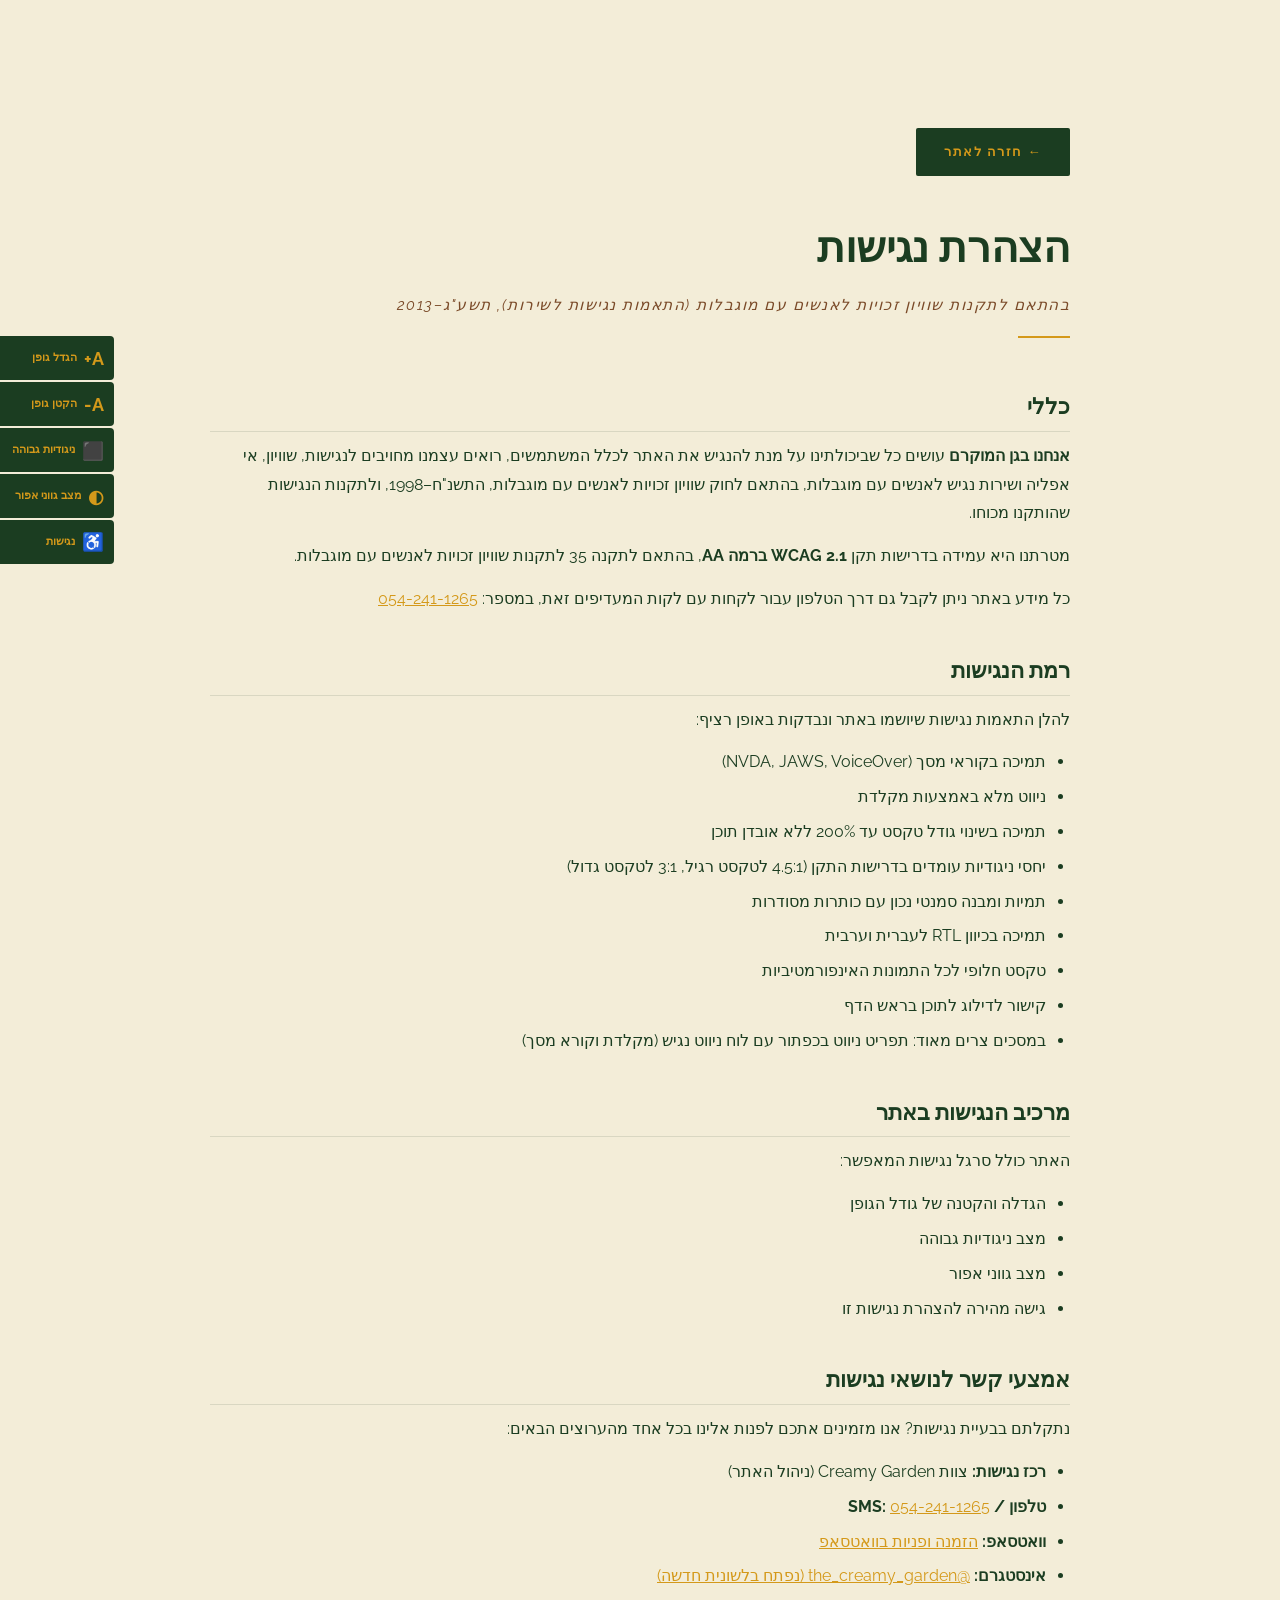
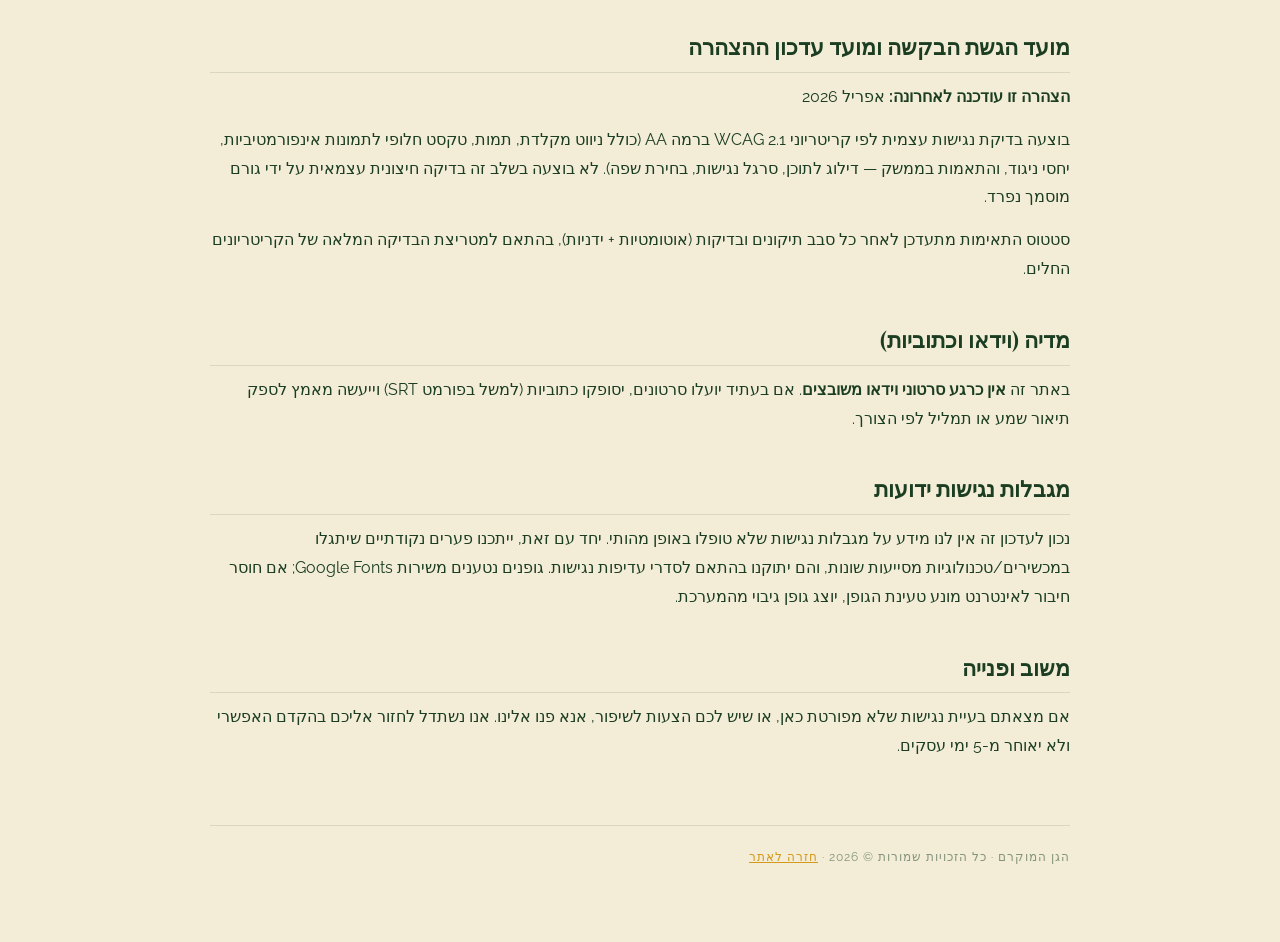
==== accessibility-statement.html @ 80ca6613 "Initial commit: The Creamy Garden website with WCAG 2.1 AA compliance - creamy_garden_pro.html: full" ====
<!DOCTYPE html>
<html lang="he" dir="rtl">
<head>
<meta charset="UTF-8">
<meta name="viewport" content="width=device-width, initial-scale=1.0">
<title>הצהרת נגישות — הגן המוקרם</title>
<link href="https://fonts.googleapis.com/css2?family=Playfair+Display:ital,wght@0,400;0,700&family=Raleway:wght@300;400;500;600&display=swap" rel="stylesheet">
<link rel="stylesheet" href="assets/accessibility/accessibility-tools.css">
<style>
  :root {
    --cream: #F3EDD8;
    --green: #1B3D21;
    --green-dark: #122A16;
    --gold-lt: #D4991A;
    --brown: #7A4A28;
    --white: #FFFDF6;
  }
  *, *::before, *::after { margin:0; padding:0; box-sizing:border-box; }
  body {
    background: var(--cream);
    color: var(--green);
    font-family: "Raleway", sans-serif;
    font-size: 1rem;
    line-height: 1.8;
    padding: 80px 20px 60px;
  }
  .container { max-width: 860px; margin: 0 auto; }
  header { margin-bottom: 48px; }
  h1 {
    font-family: "Playfair Display", serif;
    font-size: clamp(1.8rem, 4vw, 2.6rem);
    color: var(--green);
    margin-bottom: 10px;
  }
  .subtitle {
    color: var(--brown);
    font-style: italic;
    font-size: 0.95rem;
    letter-spacing: 1.5px;
  }
  .divider {
    display: block; width: 52px; height: 2px;
    background: var(--gold-lt);
    margin: 16px 0 40px;
  }
  h2 {
    font-family: "Playfair Display", serif;
    font-size: 1.35rem;
    color: var(--green);
    margin: 36px 0 10px;
    padding-bottom: 6px;
    border-bottom: 1px solid rgba(26,61,32,0.12);
  }
  p { margin-bottom: 14px; }
  ul { padding-right: 24px; margin-bottom: 14px; }
  ul li { margin-bottom: 6px; }
  a { color: var(--gold-lt); }
  a:focus-visible { outline: 3px solid var(--gold-lt); outline-offset: 3px; }
  .back-link {
    display: inline-block;
    margin-top: 48px;
    background: var(--green);
    color: var(--gold-lt);
    padding: 12px 28px;
    border-radius: 2px;
    text-decoration: none;
    font-weight: 600;
    font-size: 0.82rem;
    letter-spacing: 1.5px;
    text-transform: uppercase;
  }
  .back-link:hover { opacity: 0.85; }
  footer {
    margin-top: 64px;
    padding-top: 20px;
    border-top: 1px solid rgba(26,61,32,0.12);
    font-size: 0.78rem;
    color: rgba(26,61,32,0.5);
    letter-spacing: 1px;
  }
</style>
</head>
<body>
<div class="container">

  <header>
    <a href="creamy_garden_pro.html" class="back-link" aria-label="חזרה לדף הבית של הגן המוקרם">← חזרה לאתר</a>
    <h1 style="margin-top:32px;">הצהרת נגישות</h1>
    <p class="subtitle">בהתאם לתקנות שוויון זכויות לאנשים עם מוגבלות (התאמות נגישות לשירות), תשע"ג–2013</p>
    <span class="divider" aria-hidden="true"></span>
  </header>

  <main id="main-content">

    <h2>כללי</h2>
    <p>
      <strong>אנחנו בגן המוקרם</strong>  עושים כל שביכולתינו על מנת להנגיש את האתר לכלל המשתמשים, רואים עצמנו מחויבים לנגישות, שוויון, אי אפליה ושירות נגיש לאנשים עם מוגבלות, בהתאם לחוק שוויון זכויות לאנשים עם מוגבלות, התשנ"ח–1998, ולתקנות הנגישות שהותקנו מכוחו.
    </p>
    <p>
      מטרתנו היא עמידה בדרישות תקן <strong>WCAG 2.1 ברמה AA</strong>, בהתאם לתקנה 35 לתקנות שוויון זכויות לאנשים עם מוגבלות.
    </p>
    <p>
      כל מידע באתר ניתן לקבל גם דרך הטלפון עבור לקחות עם לקות המעדיפים זאת, במספר: <a href="tel:+972542411265">054-241-1265</a>
    </p>

    <h2>רמת הנגישות</h2>
    <p>להלן התאמות נגישות שיושמו באתר ונבדקות באופן רציף:</p>
    <ul>
      <li>תמיכה בקוראי מסך (NVDA, JAWS, VoiceOver)</li>
      <li>ניווט מלא באמצעות מקלדת</li>
      <li>תמיכה בשינוי גודל טקסט עד 200% ללא אובדן תוכן</li>
      <li>יחסי ניגודיות עומדים בדרישות התקן (4.5:1 לטקסט רגיל, 3:1 לטקסט גדול)</li>
      <li>תמיות ומבנה סמנטי נכון עם כותרות מסודרות</li>
      <li>תמיכה בכיוון RTL לעברית וערבית</li>
      <li>טקסט חלופי לכל התמונות האינפורמטיביות</li>
      <li>קישור לדילוג לתוכן בראש הדף</li>
      <li>במסכים צרים מאוד: תפריט ניווט בכפתור עם לוח ניווט נגיש (מקלדת וקורא מסך)</li>
    </ul>

    <h2>מרכיב הנגישות באתר</h2>
    <p>
      האתר כולל סרגל נגישות המאפשר:
    </p>
    <ul>
      <li>הגדלה והקטנה של גודל הגופן</li>
      <li>מצב ניגודיות גבוהה</li>
      <li>מצב גווני אפור</li>
      <li>גישה מהירה להצהרת נגישות זו</li>
    </ul>

    <h2>אמצעי קשר לנושאי נגישות</h2>
    <p>
      נתקלתם בבעיית נגישות? אנו מזמינים אתכם לפנות אלינו בכל אחד מהערוצים הבאים:
    </p>
    <ul>
      <li><strong>רכז נגישות:</strong> צוות Creamy Garden (ניהול האתר)</li>
      <li><strong>טלפון / SMS:</strong> <a href="tel:+972542411265">054-241-1265</a></li>
      <li><strong>וואטסאפ:</strong> <a href="https://wa.me/972542411265">הזמנה ופניות בוואטסאפ</a></li>
      <li><strong>אינסטגרם:</strong> <a href="https://instagram.com/the_creamy_garden" target="_blank" rel="noopener noreferrer">@the_creamy_garden (נפתח בלשונית חדשה)</a></li>
    </ul>

    <h2>מועד הגשת הבקשה ומועד עדכון ההצהרה</h2>
    <p>
      <strong>הצהרה זו עודכנה לאחרונה:</strong> אפריל 2026
    </p>
    <p>
      בוצעה בדיקת נגישות עצמית לפי קריטריוני WCAG 2.1 ברמה AA (כולל ניווט מקלדת, תמות, טקסט חלופי לתמונות אינפורמטיביות, יחסי ניגוד, והתאמות בממשק — דילוג לתוכן, סרגל נגישות, בחירת שפה). לא בוצעה בשלב זה בדיקה חיצונית עצמאית על ידי גורם מוסמך נפרד.
    </p>
    <p>
      סטטוס התאימות מתעדכן לאחר כל סבב תיקונים ובדיקות (אוטומטיות + ידניות), בהתאם למטריצת הבדיקה המלאה של הקריטריונים החלים.
    </p>

    <h2>מדיה (וידאו וכתוביות)</h2>
    <p>
      באתר זה <strong>אין כרגע סרטוני וידאו משובצים</strong>. אם בעתיד יועלו סרטונים, יסופקו כתוביות (למשל בפורמט SRT) וייעשה מאמץ לספק תיאור שמע או תמליל לפי הצורך.
    </p>

    <h2>מגבלות נגישות ידועות</h2>
    <p>
      נכון לעדכון זה אין לנו מידע על מגבלות נגישות שלא טופלו באופן מהותי. יחד עם זאת, ייתכנו פערים נקודתיים שיתגלו במכשירים/טכנולוגיות מסייעות שונות, והם יתוקנו בהתאם לסדרי עדיפות נגישות.
      גופנים נטענים משירות Google Fonts; אם חוסר חיבור לאינטרנט מונע טעינת הגופן, יוצג גופן גיבוי מהמערכת.
    </p>

    <h2>משוב ופנייה</h2>
    <p>
      אם מצאתם בעיית נגישות שלא מפורטת כאן, או שיש לכם הצעות לשיפור, אנא פנו אלינו. אנו נשתדל לחזור אליכם בהקדם האפשרי ולא יאוחר מ-5 ימי עסקים.
    </p>

  </main>

  <footer>
    <p>הגן המוקרם · כל הזכויות שמורות © 2026 · <a href="creamy_garden_pro.html">חזרה לאתר</a></p>
  </footer>

</div>
<script src="assets/accessibility/accessibility-tools.js"></script>
</body>
</html>
---- assets/accessibility/accessibility-tools.css ----
.a11y-toolbar {
  position: fixed;
  top: 50%;
  transform: translateY(-50%);
  right: 0;
  z-index: 9999;
  display: flex;
  flex-direction: column;
  gap: 2px;
}

[dir="rtl"] .a11y-toolbar {
  right: auto;
  left: 0;
}

.a11y-btn {
  display: flex;
  align-items: center;
  justify-content: flex-start;
  gap: 7px;
  min-width: 44px;
  width: auto;
  height: 44px;
  padding: 0 12px 0 10px;
  background: var(--green, #1B3D21);
  color: var(--gold-lt, #D4991A);
  border: none;
  border-radius: 4px 0 0 4px;
  font-size: 1.1rem;
  cursor: pointer;
  transition: background 0.2s, color 0.2s;
  font-family: "Raleway", sans-serif;
  font-weight: 700;
  text-decoration: none;
  white-space: nowrap;
}

.a11y-btn-label {
  font-size: 0.68rem;
  font-weight: 600;
  letter-spacing: 0;
  line-height: 1;
}

[dir="rtl"] .a11y-btn {
  border-radius: 0 4px 4px 0;
  padding: 0 10px 0 12px;
}

.a11y-btn:hover,
.a11y-btn:focus-visible {
  background: var(--gold-lt, #D4991A);
  color: var(--green, #1B3D21);
  outline: 3px solid var(--gold-lt, #D4991A);
  outline-offset: 2px;
}

.a11y-btn[aria-pressed="true"] {
  background: var(--gold, #996600);
  color: #fff;
}

/* Shared accessibility modes for all pages that include this file */
body.hc-mode {
  --cream: #ffffff;
  --parchment: #f0f0f0;
  --green: #003300;
  --green-dark: #001f00;
  --gold: #996600;
  --gold-lt: #cc8800;
  --brown: #5c2900;
  --white: #ffffff;
}

.gray-mode-on {
  filter: grayscale(100%);
}

@media (max-width: 600px) {
  .a11y-toolbar {
    top: auto;
    bottom: 70px;
    transform: none;
  }

  .a11y-btn {
    height: 40px;
    font-size: 1rem;
    padding: 0 10px 0 8px;
    gap: 5px;
  }

  .a11y-btn-label {
    font-size: 0.63rem;
  }
}
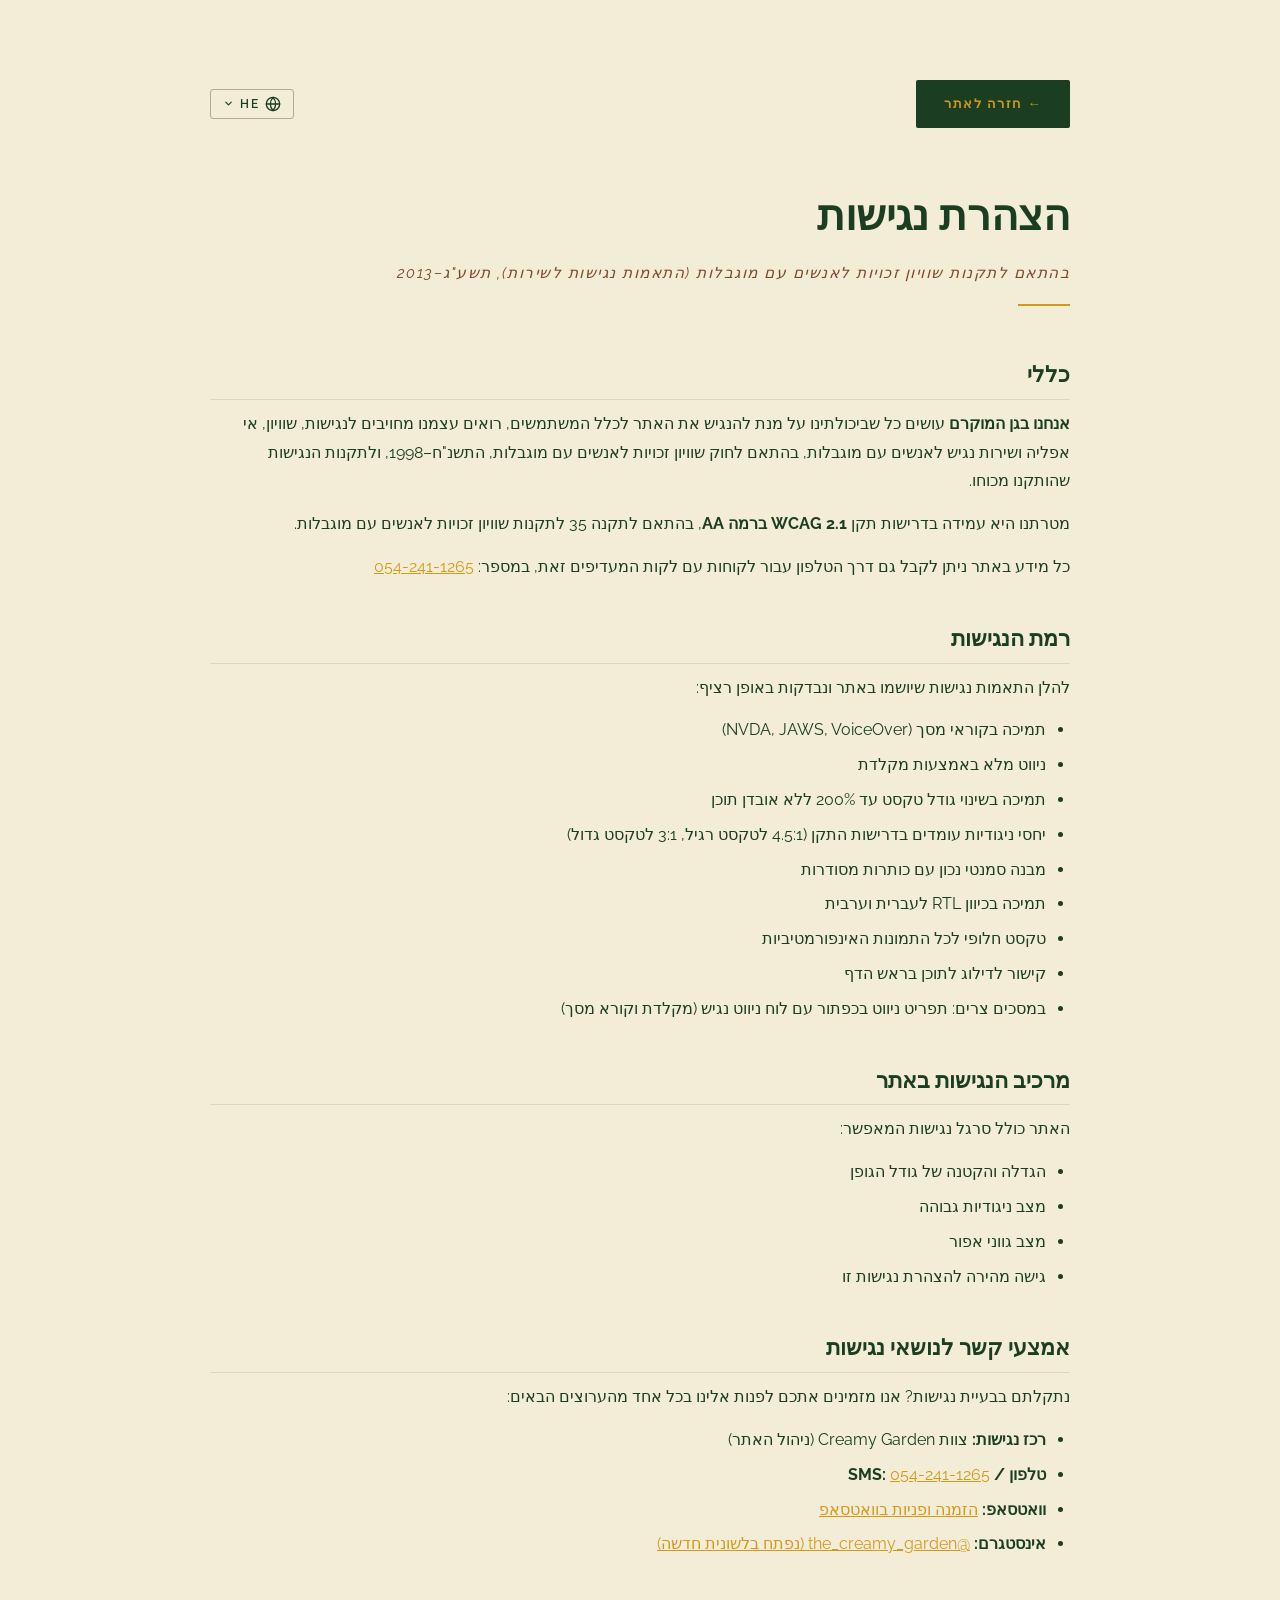
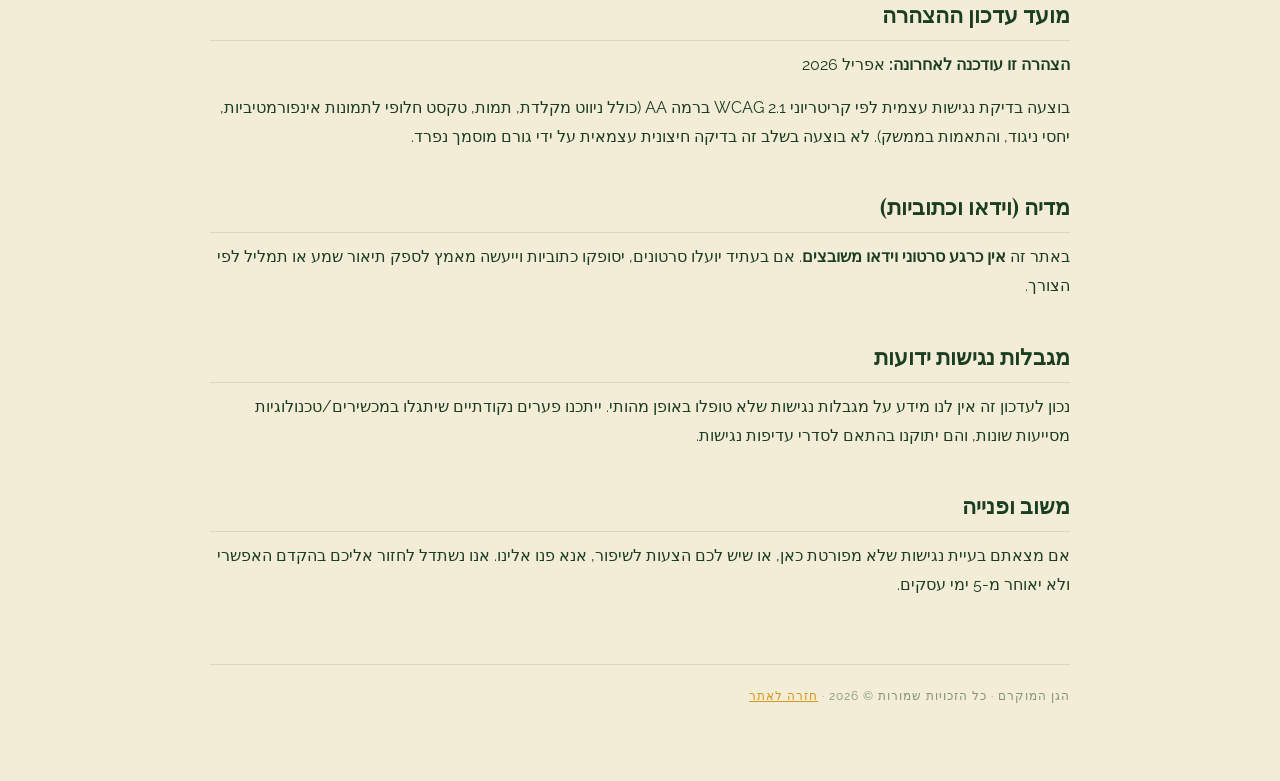
==== commit 2613582c: "Fix accessibility statement: inline CSS, add 4-language support, fix 404 back link - Removed externa" ====
--- a/accessibility-statement.html
+++ b/accessibility-statement.html
@@ -5,12 +5,12 @@
 <meta name="viewport" content="width=device-width, initial-scale=1.0">
 <title>הצהרת נגישות — הגן המוקרם</title>
 <link href="https://fonts.googleapis.com/css2?family=Playfair+Display:ital,wght@0,400;0,700&family=Raleway:wght@300;400;500;600&display=swap" rel="stylesheet">
-<link rel="stylesheet" href="assets/accessibility/accessibility-tools.css">
 <style>
   :root {
     --cream: #F3EDD8;
     --green: #1B3D21;
     --green-dark: #122A16;
+    --gold: #B8820A;
     --gold-lt: #D4991A;
     --brown: #7A4A28;
     --white: #FFFDF6;
@@ -25,6 +25,14 @@
     padding: 80px 20px 60px;
   }
   .container { max-width: 860px; margin: 0 auto; }
+  .top-bar {
+    display: flex;
+    justify-content: space-between;
+    align-items: center;
+    margin-bottom: 48px;
+    flex-wrap: wrap;
+    gap: 12px;
+  }
   header { margin-bottom: 48px; }
   h1 {
     font-family: "Playfair Display", serif;
@@ -53,12 +61,12 @@
   }
   p { margin-bottom: 14px; }
   ul { padding-right: 24px; margin-bottom: 14px; }
+  [dir="ltr"] ul { padding-right: 0; padding-left: 24px; }
   ul li { margin-bottom: 6px; }
   a { color: var(--gold-lt); }
   a:focus-visible { outline: 3px solid var(--gold-lt); outline-offset: 3px; }
   .back-link {
     display: inline-block;
-    margin-top: 48px;
     background: var(--green);
     color: var(--gold-lt);
     padding: 12px 28px;
@@ -78,101 +86,395 @@
     color: rgba(26,61,32,0.5);
     letter-spacing: 1px;
   }
+
+  /* ── LANG SWITCHER ─────────────────────────────────────────────── */
+  .lang-dropdown { position: relative; }
+  .lang-toggle {
+    display: flex; align-items: center; gap: 6px;
+    background: transparent;
+    border: 1px solid rgba(26,61,32,0.35);
+    color: var(--green);
+    border-radius: 3px;
+    padding: 6px 12px;
+    font-family: "Raleway", sans-serif;
+    font-size: 0.72rem;
+    font-weight: 600;
+    letter-spacing: 1.5px;
+    cursor: pointer;
+    text-transform: uppercase;
+  }
+  .lang-toggle:hover { border-color: var(--gold-lt); color: var(--gold-lt); }
+  .lang-toggle .chevron { transition: transform 0.25s; }
+  .lang-dropdown.open .lang-toggle { border-color: var(--gold-lt); color: var(--gold-lt); }
+  .lang-dropdown.open .lang-toggle .chevron { transform: rotate(180deg); }
+  .lang-menu {
+    display: none;
+    position: absolute;
+    top: calc(100% + 6px);
+    right: 0;
+    background: var(--white);
+    border: 1px solid rgba(26,61,32,0.14);
+    border-radius: 4px;
+    box-shadow: 0 6px 24px rgba(0,0,0,0.13);
+    min-width: 150px;
+    z-index: 200;
+    padding: 4px 0;
+    list-style: none;
+  }
+  [dir="ltr"] .lang-menu { right: auto; left: 0; }
+  .lang-dropdown.open .lang-menu { display: block; }
+  .lang-menu [role="option"] {
+    padding: 9px 16px;
+    font-size: 0.8rem;
+    font-weight: 500;
+    color: var(--green);
+    cursor: pointer;
+    letter-spacing: 0.5px;
+  }
+  .lang-menu [role="option"]:hover { background: rgba(200,164,74,0.1); color: var(--gold-lt); }
+  .lang-menu [role="option"].active { color: var(--gold-lt); background: rgba(200,164,74,0.07); }
 </style>
 </head>
 <body>
 <div class="container">
 
+  <div class="top-bar">
+    <a href="index.html" class="back-link" id="backLink" aria-label="חזרה לדף הבית של הגן המוקרם">← חזרה לאתר</a>
+    <div class="lang-dropdown" id="langDropdown">
+      <button type="button" class="lang-toggle" id="langToggleBtn" onclick="toggleDropdown(event)"
+        aria-haspopup="listbox" aria-expanded="false" aria-controls="langMenu" aria-label="בחירת שפה">
+        <svg width="16" height="16" viewBox="0 0 24 24" fill="none" stroke="currentColor" stroke-width="2"
+          stroke-linecap="round" stroke-linejoin="round" aria-hidden="true">
+          <circle cx="12" cy="12" r="10"/>
+          <line x1="2" y1="12" x2="22" y2="12"/>
+          <path d="M12 2a15.3 15.3 0 0 1 4 10 15.3 15.3 0 0 1-4 10 15.3 15.3 0 0 1-4-10 15.3 15.3 0 0 1 4-10z"/>
+        </svg>
+        <span id="currentLangLabel" aria-hidden="true">HE</span>
+        <svg class="chevron" width="11" height="11" viewBox="0 0 24 24" fill="none" stroke="currentColor"
+          stroke-width="2.5" stroke-linecap="round" stroke-linejoin="round" aria-hidden="true">
+          <polyline points="6 9 12 15 18 9"/>
+        </svg>
+      </button>
+      <ul class="lang-menu" id="langMenu" role="listbox" aria-label="שפות זמינות">
+        <li role="option" tabindex="0" onclick="switchLang('en',this)" data-label="EN" aria-selected="false">🇬🇧 English</li>
+        <li role="option" tabindex="0" onclick="switchLang('he',this)" data-label="HE" class="active" aria-selected="true">🇮🇱 עברית</li>
+        <li role="option" tabindex="0" onclick="switchLang('ru',this)" data-label="RU" aria-selected="false">🇷🇺 Русский</li>
+        <li role="option" tabindex="0" onclick="switchLang('ar',this)" data-label="AR" aria-selected="false">🇸🇦 العربية</li>
+      </ul>
+    </div>
+  </div>
+
   <header>
-    <a href="creamy_garden_pro.html" class="back-link" aria-label="חזרה לדף הבית של הגן המוקרם">← חזרה לאתר</a>
-    <h1 style="margin-top:32px;">הצהרת נגישות</h1>
-    <p class="subtitle">בהתאם לתקנות שוויון זכויות לאנשים עם מוגבלות (התאמות נגישות לשירות), תשע"ג–2013</p>
+    <h1 id="pageTitle">הצהרת נגישות</h1>
+    <p class="subtitle" id="pageSubtitle">בהתאם לתקנות שוויון זכויות לאנשים עם מוגבלות (התאמות נגישות לשירות), תשע"ג–2013</p>
     <span class="divider" aria-hidden="true"></span>
   </header>
 
-  <main id="main-content">
-
-    <h2>כללי</h2>
-    <p>
-      <strong>אנחנו בגן המוקרם</strong>  עושים כל שביכולתינו על מנת להנגיש את האתר לכלל המשתמשים, רואים עצמנו מחויבים לנגישות, שוויון, אי אפליה ושירות נגיש לאנשים עם מוגבלות, בהתאם לחוק שוויון זכויות לאנשים עם מוגבלות, התשנ"ח–1998, ולתקנות הנגישות שהותקנו מכוחו.
-    </p>
-    <p>
-      מטרתנו היא עמידה בדרישות תקן <strong>WCAG 2.1 ברמה AA</strong>, בהתאם לתקנה 35 לתקנות שוויון זכויות לאנשים עם מוגבלות.
-    </p>
-    <p>
-      כל מידע באתר ניתן לקבל גם דרך הטלפון עבור לקחות עם לקות המעדיפים זאת, במספר: <a href="tel:+972542411265">054-241-1265</a>
-    </p>
-
-    <h2>רמת הנגישות</h2>
-    <p>להלן התאמות נגישות שיושמו באתר ונבדקות באופן רציף:</p>
-    <ul>
-      <li>תמיכה בקוראי מסך (NVDA, JAWS, VoiceOver)</li>
-      <li>ניווט מלא באמצעות מקלדת</li>
-      <li>תמיכה בשינוי גודל טקסט עד 200% ללא אובדן תוכן</li>
-      <li>יחסי ניגודיות עומדים בדרישות התקן (4.5:1 לטקסט רגיל, 3:1 לטקסט גדול)</li>
-      <li>תמיות ומבנה סמנטי נכון עם כותרות מסודרות</li>
-      <li>תמיכה בכיוון RTL לעברית וערבית</li>
-      <li>טקסט חלופי לכל התמונות האינפורמטיביות</li>
-      <li>קישור לדילוג לתוכן בראש הדף</li>
-      <li>במסכים צרים מאוד: תפריט ניווט בכפתור עם לוח ניווט נגיש (מקלדת וקורא מסך)</li>
-    </ul>
-
-    <h2>מרכיב הנגישות באתר</h2>
-    <p>
-      האתר כולל סרגל נגישות המאפשר:
-    </p>
-    <ul>
-      <li>הגדלה והקטנה של גודל הגופן</li>
-      <li>מצב ניגודיות גבוהה</li>
-      <li>מצב גווני אפור</li>
-      <li>גישה מהירה להצהרת נגישות זו</li>
-    </ul>
-
-    <h2>אמצעי קשר לנושאי נגישות</h2>
-    <p>
-      נתקלתם בבעיית נגישות? אנו מזמינים אתכם לפנות אלינו בכל אחד מהערוצים הבאים:
-    </p>
-    <ul>
-      <li><strong>רכז נגישות:</strong> צוות Creamy Garden (ניהול האתר)</li>
-      <li><strong>טלפון / SMS:</strong> <a href="tel:+972542411265">054-241-1265</a></li>
-      <li><strong>וואטסאפ:</strong> <a href="https://wa.me/972542411265">הזמנה ופניות בוואטסאפ</a></li>
-      <li><strong>אינסטגרם:</strong> <a href="https://instagram.com/the_creamy_garden" target="_blank" rel="noopener noreferrer">@the_creamy_garden (נפתח בלשונית חדשה)</a></li>
-    </ul>
-
-    <h2>מועד הגשת הבקשה ומועד עדכון ההצהרה</h2>
-    <p>
-      <strong>הצהרה זו עודכנה לאחרונה:</strong> אפריל 2026
-    </p>
-    <p>
-      בוצעה בדיקת נגישות עצמית לפי קריטריוני WCAG 2.1 ברמה AA (כולל ניווט מקלדת, תמות, טקסט חלופי לתמונות אינפורמטיביות, יחסי ניגוד, והתאמות בממשק — דילוג לתוכן, סרגל נגישות, בחירת שפה). לא בוצעה בשלב זה בדיקה חיצונית עצמאית על ידי גורם מוסמך נפרד.
-    </p>
-    <p>
-      סטטוס התאימות מתעדכן לאחר כל סבב תיקונים ובדיקות (אוטומטיות + ידניות), בהתאם למטריצת הבדיקה המלאה של הקריטריונים החלים.
-    </p>
-
-    <h2>מדיה (וידאו וכתוביות)</h2>
-    <p>
-      באתר זה <strong>אין כרגע סרטוני וידאו משובצים</strong>. אם בעתיד יועלו סרטונים, יסופקו כתוביות (למשל בפורמט SRT) וייעשה מאמץ לספק תיאור שמע או תמליל לפי הצורך.
-    </p>
-
-    <h2>מגבלות נגישות ידועות</h2>
-    <p>
-      נכון לעדכון זה אין לנו מידע על מגבלות נגישות שלא טופלו באופן מהותי. יחד עם זאת, ייתכנו פערים נקודתיים שיתגלו במכשירים/טכנולוגיות מסייעות שונות, והם יתוקנו בהתאם לסדרי עדיפות נגישות.
-      גופנים נטענים משירות Google Fonts; אם חוסר חיבור לאינטרנט מונע טעינת הגופן, יוצג גופן גיבוי מהמערכת.
-    </p>
-
-    <h2>משוב ופנייה</h2>
-    <p>
-      אם מצאתם בעיית נגישות שלא מפורטת כאן, או שיש לכם הצעות לשיפור, אנא פנו אלינו. אנו נשתדל לחזור אליכם בהקדם האפשרי ולא יאוחר מ-5 ימי עסקים.
-    </p>
-
-  </main>
+  <main id="main-content"></main>
 
   <footer>
-    <p>הגן המוקרם · כל הזכויות שמורות © 2026 · <a href="creamy_garden_pro.html">חזרה לאתר</a></p>
+    <p id="footerTxt">הגן המוקרם · כל הזכויות שמורות © 2026 · <a href="index.html" id="footerHomeLink">חזרה לאתר</a></p>
   </footer>
 
 </div>
+<script>
+var T = {
+  "he": {
+    dir: "rtl", lang: "he",
+    pageTitle: "הצהרת נגישות",
+    pageSubtitle: 'בהתאם לתקנות שוויון זכויות לאנשים עם מוגבלות (התאמות נגישות לשירות), תשע"ג–2013',
+    backLink: "← חזרה לאתר",
+    backLinkAria: "חזרה לדף הבית של הגן המוקרם",
+    langChoose: "בחירת שפה",
+    langAvailable: "שפות זמינות",
+    footer: 'הגן המוקרם · כל הזכויות שמורות © 2026 · <a href="index.html" id="footerHomeLink">חזרה לאתר</a>',
+    content: `
+      <h2>כללי</h2>
+      <p><strong>אנחנו בגן המוקרם</strong> עושים כל שביכולתינו על מנת להנגיש את האתר לכלל המשתמשים, רואים עצמנו מחויבים לנגישות, שוויון, אי אפליה ושירות נגיש לאנשים עם מוגבלות, בהתאם לחוק שוויון זכויות לאנשים עם מוגבלות, התשנ"ח–1998, ולתקנות הנגישות שהותקנו מכוחו.</p>
+      <p>מטרתנו היא עמידה בדרישות תקן <strong>WCAG 2.1 ברמה AA</strong>, בהתאם לתקנה 35 לתקנות שוויון זכויות לאנשים עם מוגבלות.</p>
+      <p>כל מידע באתר ניתן לקבל גם דרך הטלפון עבור לקוחות עם לקות המעדיפים זאת, במספר: <a href="tel:+972542411265">054-241-1265</a></p>
+      <h2>רמת הנגישות</h2>
+      <p>להלן התאמות נגישות שיושמו באתר ונבדקות באופן רציף:</p>
+      <ul>
+        <li>תמיכה בקוראי מסך (NVDA, JAWS, VoiceOver)</li>
+        <li>ניווט מלא באמצעות מקלדת</li>
+        <li>תמיכה בשינוי גודל טקסט עד 200% ללא אובדן תוכן</li>
+        <li>יחסי ניגודיות עומדים בדרישות התקן (4.5:1 לטקסט רגיל, 3:1 לטקסט גדול)</li>
+        <li>מבנה סמנטי נכון עם כותרות מסודרות</li>
+        <li>תמיכה בכיוון RTL לעברית וערבית</li>
+        <li>טקסט חלופי לכל התמונות האינפורמטיביות</li>
+        <li>קישור לדילוג לתוכן בראש הדף</li>
+        <li>במסכים צרים: תפריט ניווט בכפתור עם לוח ניווט נגיש (מקלדת וקורא מסך)</li>
+      </ul>
+      <h2>מרכיב הנגישות באתר</h2>
+      <p>האתר כולל סרגל נגישות המאפשר:</p>
+      <ul>
+        <li>הגדלה והקטנה של גודל הגופן</li>
+        <li>מצב ניגודיות גבוהה</li>
+        <li>מצב גווני אפור</li>
+        <li>גישה מהירה להצהרת נגישות זו</li>
+      </ul>
+      <h2>אמצעי קשר לנושאי נגישות</h2>
+      <p>נתקלתם בבעיית נגישות? אנו מזמינים אתכם לפנות אלינו בכל אחד מהערוצים הבאים:</p>
+      <ul>
+        <li><strong>רכז נגישות:</strong> צוות Creamy Garden (ניהול האתר)</li>
+        <li><strong>טלפון / SMS:</strong> <a href="tel:+972542411265">054-241-1265</a></li>
+        <li><strong>וואטסאפ:</strong> <a href="https://wa.me/972542411265">הזמנה ופניות בוואטסאפ</a></li>
+        <li><strong>אינסטגרם:</strong> <a href="https://instagram.com/the_creamy_garden" target="_blank" rel="noopener noreferrer">@the_creamy_garden (נפתח בלשונית חדשה)</a></li>
+      </ul>
+      <h2>מועד עדכון ההצהרה</h2>
+      <p><strong>הצהרה זו עודכנה לאחרונה:</strong> אפריל 2026</p>
+      <p>בוצעה בדיקת נגישות עצמית לפי קריטריוני WCAG 2.1 ברמה AA (כולל ניווט מקלדת, תמות, טקסט חלופי לתמונות אינפורמטיביות, יחסי ניגוד, והתאמות בממשק). לא בוצעה בשלב זה בדיקה חיצונית עצמאית על ידי גורם מוסמך נפרד.</p>
+      <h2>מדיה (וידאו וכתוביות)</h2>
+      <p>באתר זה <strong>אין כרגע סרטוני וידאו משובצים</strong>. אם בעתיד יועלו סרטונים, יסופקו כתוביות וייעשה מאמץ לספק תיאור שמע או תמליל לפי הצורך.</p>
+      <h2>מגבלות נגישות ידועות</h2>
+      <p>נכון לעדכון זה אין לנו מידע על מגבלות נגישות שלא טופלו באופן מהותי. ייתכנו פערים נקודתיים שיתגלו במכשירים/טכנולוגיות מסייעות שונות, והם יתוקנו בהתאם לסדרי עדיפות נגישות.</p>
+      <h2>משוב ופנייה</h2>
+      <p>אם מצאתם בעיית נגישות שלא מפורטת כאן, או שיש לכם הצעות לשיפור, אנא פנו אלינו. אנו נשתדל לחזור אליכם בהקדם האפשרי ולא יאוחר מ-5 ימי עסקים.</p>
+    `
+  },
+  "en": {
+    dir: "ltr", lang: "en",
+    pageTitle: "Accessibility Statement",
+    pageSubtitle: "In accordance with the Equal Rights for Persons with Disabilities Regulations (Service Accessibility Adjustments), 2013",
+    backLink: "← Back to Site",
+    backLinkAria: "Back to The Creamy Garden homepage",
+    langChoose: "Choose language",
+    langAvailable: "Available languages",
+    footer: '© 2026 The Creamy Garden · All rights reserved · <a href="index.html" id="footerHomeLink">Back to Site</a>',
+    content: `
+      <h2>General</h2>
+      <p><strong>The Creamy Garden</strong> is committed to making our website accessible to all users, in accordance with the Equal Rights for Persons with Disabilities Law, 5758–1998, and the accessibility regulations enacted under it.</p>
+      <p>Our goal is to meet <strong>WCAG 2.1 Level AA</strong> requirements.</p>
+      <p>All information on the site is also available by phone for customers who prefer that option: <a href="tel:+972542411265">054-241-1265</a></p>
+      <h2>Accessibility Level</h2>
+      <p>The following accessibility adjustments have been implemented and are continuously reviewed:</p>
+      <ul>
+        <li>Screen reader support (NVDA, JAWS, VoiceOver)</li>
+        <li>Full keyboard navigation</li>
+        <li>Text resize support up to 200% without loss of content</li>
+        <li>Contrast ratios meet standard requirements (4.5:1 for normal text, 3:1 for large text)</li>
+        <li>Correct semantic structure with ordered headings</li>
+        <li>RTL support for Hebrew and Arabic</li>
+        <li>Alternative text for all informative images</li>
+        <li>Skip-to-content link at the top of the page</li>
+        <li>Mobile navigation menu with accessible keyboard and screen reader support</li>
+      </ul>
+      <h2>Accessibility Widget</h2>
+      <p>The site includes an accessibility toolbar that allows:</p>
+      <ul>
+        <li>Increase and decrease font size</li>
+        <li>High contrast mode</li>
+        <li>Grayscale mode</li>
+        <li>Quick access to this accessibility statement</li>
+      </ul>
+      <h2>Contact for Accessibility Issues</h2>
+      <p>Encountered an accessibility issue? Please contact us via any of the following:</p>
+      <ul>
+        <li><strong>Accessibility coordinator:</strong> Creamy Garden team (site management)</li>
+        <li><strong>Phone / SMS:</strong> <a href="tel:+972542411265">054-241-1265</a></li>
+        <li><strong>WhatsApp:</strong> <a href="https://wa.me/972542411265">Order or contact via WhatsApp</a></li>
+        <li><strong>Instagram:</strong> <a href="https://instagram.com/the_creamy_garden" target="_blank" rel="noopener noreferrer">@the_creamy_garden (opens in new tab)</a></li>
+      </ul>
+      <h2>Statement Last Updated</h2>
+      <p><strong>Last updated:</strong> April 2026</p>
+      <p>A self-audit was conducted according to WCAG 2.1 Level AA criteria. No independent third-party audit has been performed at this stage.</p>
+      <h2>Media (Video & Captions)</h2>
+      <p>This site currently <strong>has no embedded videos</strong>. If videos are added in the future, captions and audio descriptions or transcripts will be provided as needed.</p>
+      <h2>Known Accessibility Limitations</h2>
+      <p>As of this update, we are not aware of any significant unresolved accessibility limitations. Minor gaps may exist for specific assistive technologies and will be addressed according to accessibility priorities.</p>
+      <h2>Feedback</h2>
+      <p>If you find an accessibility issue not listed here, or have suggestions for improvement, please contact us. We will respond as soon as possible and no later than 5 business days.</p>
+    `
+  },
+  "ru": {
+    dir: "ltr", lang: "ru",
+    pageTitle: "Заявление о доступности",
+    pageSubtitle: "В соответствии с законодательством Израиля об обеспечении доступности веб-сайтов для людей с ограниченными возможностями",
+    backLink: "← Вернуться на сайт",
+    backLinkAria: "Вернуться на главную страницу The Creamy Garden",
+    langChoose: "Выбор языка",
+    langAvailable: "Доступные языки",
+    footer: '© 2026 The Creamy Garden · Все права защищены · <a href="index.html" id="footerHomeLink">Вернуться на сайт</a>',
+    content: `
+      <h2>Общая информация</h2>
+      <p><strong>The Creamy Garden</strong> стремится сделать наш сайт доступным для всех пользователей в соответствии с израильским законодательством о правах лиц с ограниченными возможностями и нормативами доступности.</p>
+      <p>Наша цель — соответствие требованиям <strong>WCAG 2.1 уровня AA</strong>.</p>
+      <p>Вся информация на сайте также доступна по телефону для клиентов, которые предпочитают этот способ: <a href="tel:+972542411265">054-241-1265</a></p>
+      <h2>Уровень доступности</h2>
+      <p>На сайте реализованы следующие меры доступности:</p>
+      <ul>
+        <li>Поддержка экранных дикторов (NVDA, JAWS, VoiceOver)</li>
+        <li>Полная навигация с клавиатуры</li>
+        <li>Поддержка увеличения текста до 200% без потери содержимого</li>
+        <li>Коэффициенты контрастности соответствуют стандартам (4.5:1 для обычного текста, 3:1 для крупного)</li>
+        <li>Правильная семантическая структура с упорядоченными заголовками</li>
+        <li>Поддержка RTL для иврита и арабского</li>
+        <li>Альтернативный текст для всех информативных изображений</li>
+        <li>Ссылка «перейти к содержимому» в верхней части страницы</li>
+        <li>Мобильное меню навигации с поддержкой клавиатуры и экранного диктора</li>
+      </ul>
+      <h2>Виджет доступности</h2>
+      <p>На сайте есть панель доступности, позволяющая:</p>
+      <ul>
+        <li>Увеличивать и уменьшать размер шрифта</li>
+        <li>Включать режим высокого контраста</li>
+        <li>Включать режим оттенков серого</li>
+        <li>Быстро перейти к данному заявлению</li>
+      </ul>
+      <h2>Контакты по вопросам доступности</h2>
+      <p>Обнаружили проблему с доступностью? Свяжитесь с нами:</p>
+      <ul>
+        <li><strong>Координатор доступности:</strong> команда Creamy Garden</li>
+        <li><strong>Телефон / SMS:</strong> <a href="tel:+972542411265">054-241-1265</a></li>
+        <li><strong>WhatsApp:</strong> <a href="https://wa.me/972542411265">Заказ и обращения через WhatsApp</a></li>
+        <li><strong>Instagram:</strong> <a href="https://instagram.com/the_creamy_garden" target="_blank" rel="noopener noreferrer">@the_creamy_garden (открывается в новой вкладке)</a></li>
+      </ul>
+      <h2>Дата обновления заявления</h2>
+      <p><strong>Последнее обновление:</strong> Апрель 2026</p>
+      <p>Проведён самостоятельный аудит по критериям WCAG 2.1 уровня AA. Независимый аудит третьей стороной на данном этапе не проводился.</p>
+      <h2>Медиа (видео и субтитры)</h2>
+      <p>На сайте <strong>в настоящее время нет встроенных видео</strong>. При добавлении видео будут предоставлены субтитры и при необходимости — аудиоописание или транскрипция.</p>
+      <h2>Известные ограничения доступности</h2>
+      <p>На дату обновления нам неизвестны существенные нерешённые проблемы с доступностью. Незначительные пробелы для отдельных вспомогательных технологий будут устраняться по мере выявления.</p>
+      <h2>Обратная связь</h2>
+      <p>Если вы обнаружили проблему с доступностью или у вас есть предложения по улучшению, пожалуйста, свяжитесь с нами. Мы ответим как можно скорее, не позднее 5 рабочих дней.</p>
+    `
+  },
+  "ar": {
+    dir: "rtl", lang: "ar",
+    pageTitle: "بيان إمكانية الوصول",
+    pageSubtitle: "وفقاً لتشريعات إسرائيل بشأن إمكانية الوصول للأشخاص ذوي الإعاقة",
+    backLink: "← العودة إلى الموقع",
+    backLinkAria: "العودة إلى الصفحة الرئيسية لـ The Creamy Garden",
+    langChoose: "اختيار اللغة",
+    langAvailable: "اللغات المتاحة",
+    footer: '© 2026 The Creamy Garden · جميع الحقوق محفوظة · <a href="index.html" id="footerHomeLink">العودة إلى الموقع</a>',
+    content: `
+      <h2>عام</h2>
+      <p><strong>The Creamy Garden</strong> ملتزم بجعل موقعنا الإلكتروني متاحاً لجميع المستخدمين، وفقاً لقانون المساواة في حقوق الأشخاص ذوي الإعاقة ولوائح إمكانية الوصول الصادرة بموجبه.</p>
+      <p>هدفنا هو الوفاء بمتطلبات معيار <strong>WCAG 2.1 المستوى AA</strong>.</p>
+      <p>جميع المعلومات الواردة في الموقع متاحة أيضاً عبر الهاتف للعملاء الذين يفضلون ذلك: <a href="tel:+972542411265">054-241-1265</a></p>
+      <h2>مستوى إمكانية الوصول</h2>
+      <p>تم تطبيق تعديلات إمكانية الوصول التالية على الموقع ويجري مراجعتها باستمرار:</p>
+      <ul>
+        <li>دعم قارئات الشاشة (NVDA وJAWS وVoiceOver)</li>
+        <li>التنقل الكامل عبر لوحة المفاتيح</li>
+        <li>دعم تغيير حجم النص حتى 200% دون فقدان المحتوى</li>
+        <li>نسب التباين تستوفي متطلبات المعيار (4.5:1 للنص العادي، 3:1 للنص الكبير)</li>
+        <li>بنية دلالية صحيحة مع عناوين منظمة</li>
+        <li>دعم اتجاه RTL للعبرية والعربية</li>
+        <li>نص بديل لجميع الصور المعلوماتية</li>
+        <li>رابط التخطي إلى المحتوى في أعلى الصفحة</li>
+        <li>قائمة تنقل للهاتف المحمول مع دعم لوحة المفاتيح وقارئ الشاشة</li>
+      </ul>
+      <h2>أداة إمكانية الوصول</h2>
+      <p>يتضمن الموقع شريط إمكانية الوصول الذي يتيح:</p>
+      <ul>
+        <li>تكبير وتصغير حجم الخط</li>
+        <li>وضع التباين العالي</li>
+        <li>وضع تدرج الرمادي</li>
+        <li>الوصول السريع إلى هذا البيان</li>
+      </ul>
+      <h2>التواصل بشأن مشكلات إمكانية الوصول</h2>
+      <p>هل واجهت مشكلة في إمكانية الوصول؟ يسعدنا تلقي استفساراتكم عبر أي من القنوات التالية:</p>
+      <ul>
+        <li><strong>منسق إمكانية الوصول:</strong> فريق Creamy Garden (إدارة الموقع)</li>
+        <li><strong>هاتف / رسالة نصية:</strong> <a href="tel:+972542411265">054-241-1265</a></li>
+        <li><strong>واتساب:</strong> <a href="https://wa.me/972542411265">الطلبات والاستفسارات عبر واتساب</a></li>
+        <li><strong>إنستغرام:</strong> <a href="https://instagram.com/the_creamy_garden" target="_blank" rel="noopener noreferrer">@the_creamy_garden (يفتح في تبويب جديد)</a></li>
+      </ul>
+      <h2>تاريخ تحديث البيان</h2>
+      <p><strong>آخر تحديث:</strong> أبريل 2026</p>
+      <p>تم إجراء تدقيق ذاتي وفق معايير WCAG 2.1 المستوى AA. لم يُجرَ حتى الآن تدقيق مستقل من طرف ثالث متخصص.</p>
+      <h2>الوسائط (الفيديو والترجمة)</h2>
+      <p>لا يحتوي الموقع حالياً على <strong>أي مقاطع فيديو مضمّنة</strong>. في حال إضافة مقاطع مستقبلاً، ستُوفَّر ترجمات نصية ووصف صوتي أو نصوص مكتوبة عند الحاجة.</p>
+      <h2>قيود إمكانية الوصول المعروفة</h2>
+      <p>حتى تاريخ هذا التحديث، لا علم لنا بأي قيود جوهرية لم تُعالَج. قد تظهر فجوات بسيطة مع بعض التقنيات المساعدة وسيتم معالجتها وفق أولويات إمكانية الوصول.</p>
+      <h2>التغذية الراجعة</h2>
+      <p>إذا وجدت مشكلة في إمكانية الوصول غير مذكورة هنا، أو لديك اقتراحات للتحسين، يرجى التواصل معنا. سنسعى للرد في أقرب وقت ممكن وليس بعد 5 أيام عمل.</p>
+    `
+  }
+};
+
+var currentLang = "he";
+
+function applyLang(lang) {
+  var d = T[lang];
+  if (!d) return;
+  currentLang = lang;
+
+  document.documentElement.setAttribute("lang", d.lang);
+  document.documentElement.setAttribute("dir", d.dir);
+
+  document.getElementById("pageTitle").textContent = d.pageTitle;
+  document.getElementById("pageSubtitle").textContent = d.pageSubtitle;
+
+  var back = document.getElementById("backLink");
+  back.textContent = d.backLink;
+  back.setAttribute("aria-label", d.backLinkAria);
+
+  document.getElementById("main-content").innerHTML = d.content;
+  document.getElementById("footerTxt").innerHTML = d.footer;
+
+  var lbl = document.getElementById("langToggleBtn");
+  lbl.setAttribute("aria-label", d.langChoose);
+  document.getElementById("langMenu").setAttribute("aria-label", d.langAvailable);
+  document.getElementById("currentLangLabel").textContent = lang.toUpperCase();
+
+  // mark active option
+  document.querySelectorAll("#langMenu [role='option']").forEach(function(el) {
+    var isActive = el.getAttribute("data-label") === lang.toUpperCase();
+    el.classList.toggle("active", isActive);
+    el.setAttribute("aria-selected", isActive ? "true" : "false");
+  });
+
+  try { localStorage.setItem("cg_lang", lang); } catch(e) {}
+}
+
+function switchLang(lang, btn) {
+  applyLang(lang);
+  closeDropdown();
+}
+
+function toggleDropdown(e) {
+  e.stopPropagation();
+  var dd = document.getElementById("langDropdown");
+  var isOpen = dd.classList.toggle("open");
+  document.getElementById("langToggleBtn").setAttribute("aria-expanded", isOpen ? "true" : "false");
+}
+
+function closeDropdown() {
+  var dd = document.getElementById("langDropdown");
+  dd.classList.remove("open");
+  document.getElementById("langToggleBtn").setAttribute("aria-expanded", "false");
+}
+
+document.addEventListener("click", function(e) {
+  var dd = document.getElementById("langDropdown");
+  if (dd && !dd.contains(e.target)) closeDropdown();
+});
+
+document.addEventListener("keydown", function(e) {
+  if (e.key === "Escape") closeDropdown();
+});
+
+// keyboard nav for lang options
+document.getElementById("langMenu").addEventListener("keydown", function(e) {
+  var opts = Array.from(this.querySelectorAll("[role='option']"));
+  var idx = opts.indexOf(document.activeElement);
+  if (e.key === "ArrowDown") { e.preventDefault(); opts[(idx+1) % opts.length].focus(); }
+  if (e.key === "ArrowUp")   { e.preventDefault(); opts[(idx-1+opts.length) % opts.length].focus(); }
+  if (e.key === "Enter" || e.key === " ") { e.preventDefault(); if (idx>=0) opts[idx].click(); }
+});
+
+// init
+(function() {
+  var saved;
+  try { saved = localStorage.getItem("cg_lang"); } catch(e) {}
+  applyLang(T[saved] ? saved : "he");
+})();
+</script>
 <script src="assets/accessibility/accessibility-tools.js"></script>
 </body>
 </html>
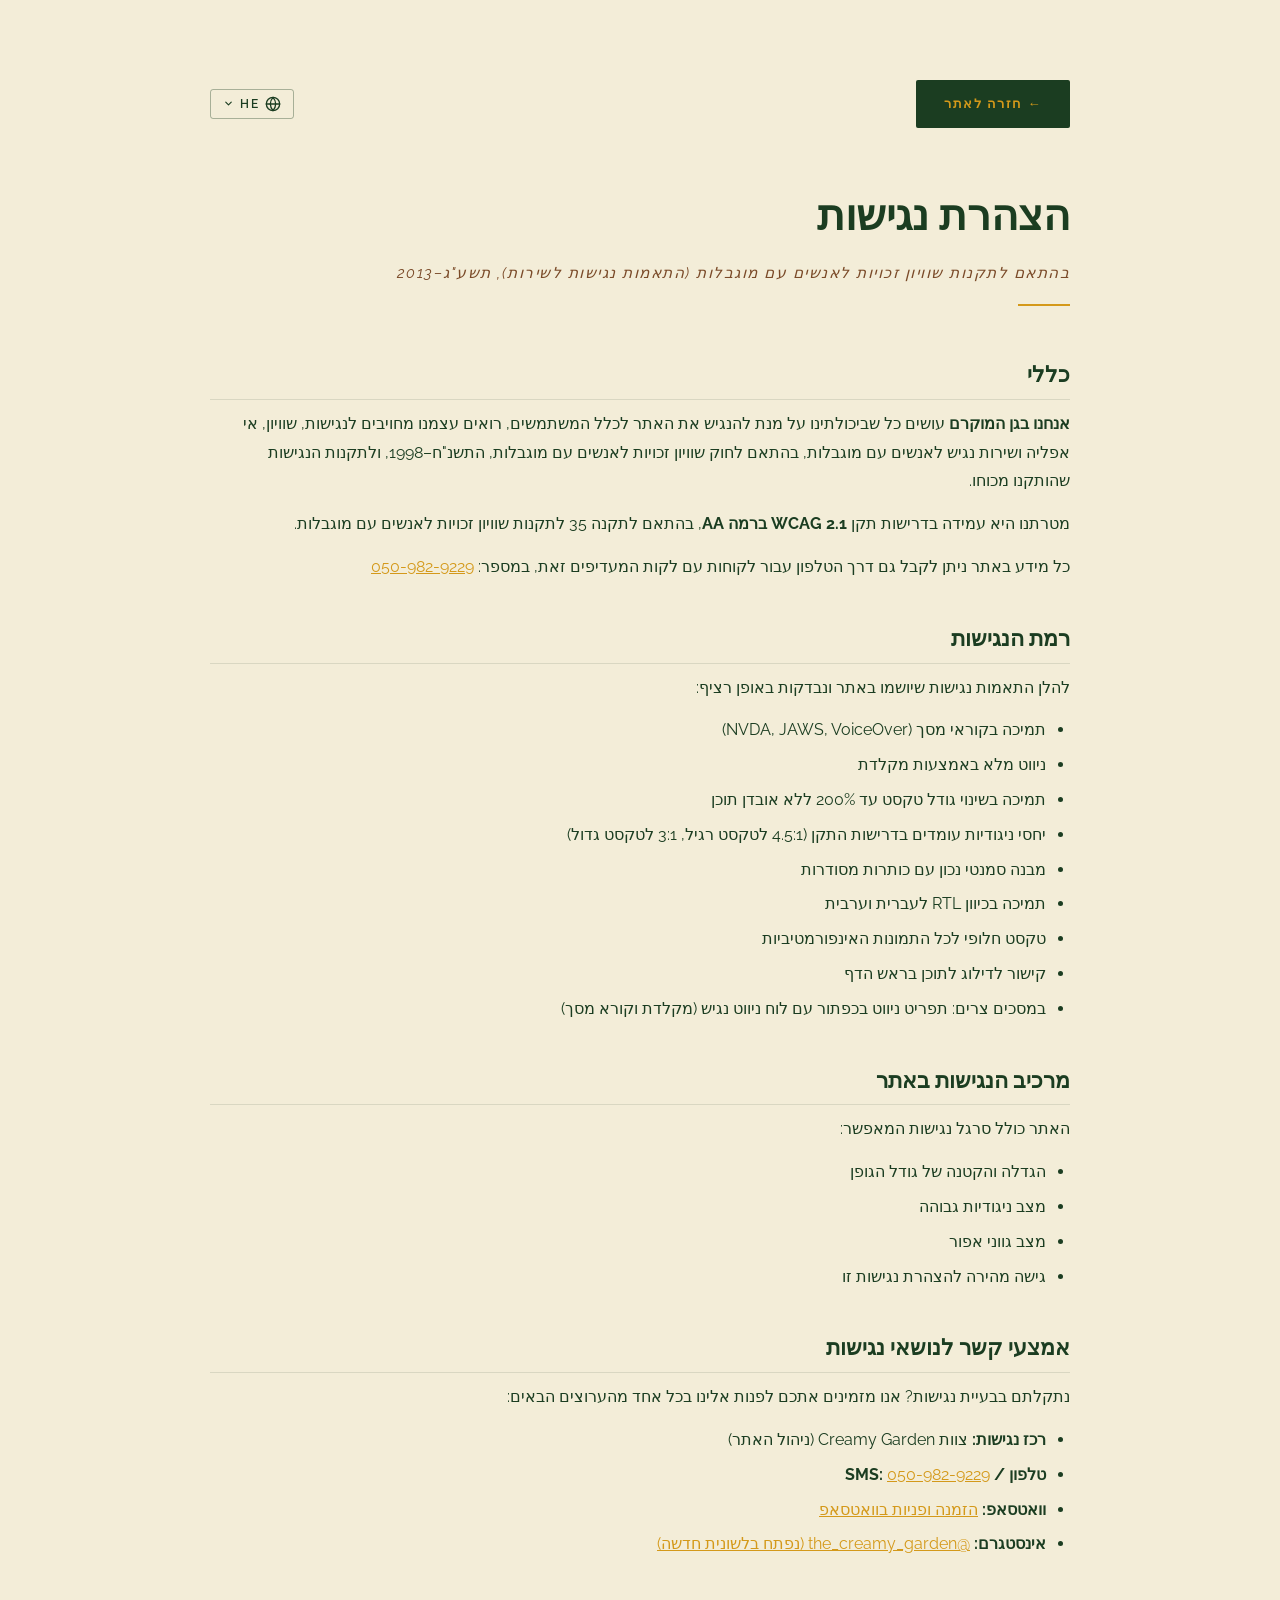
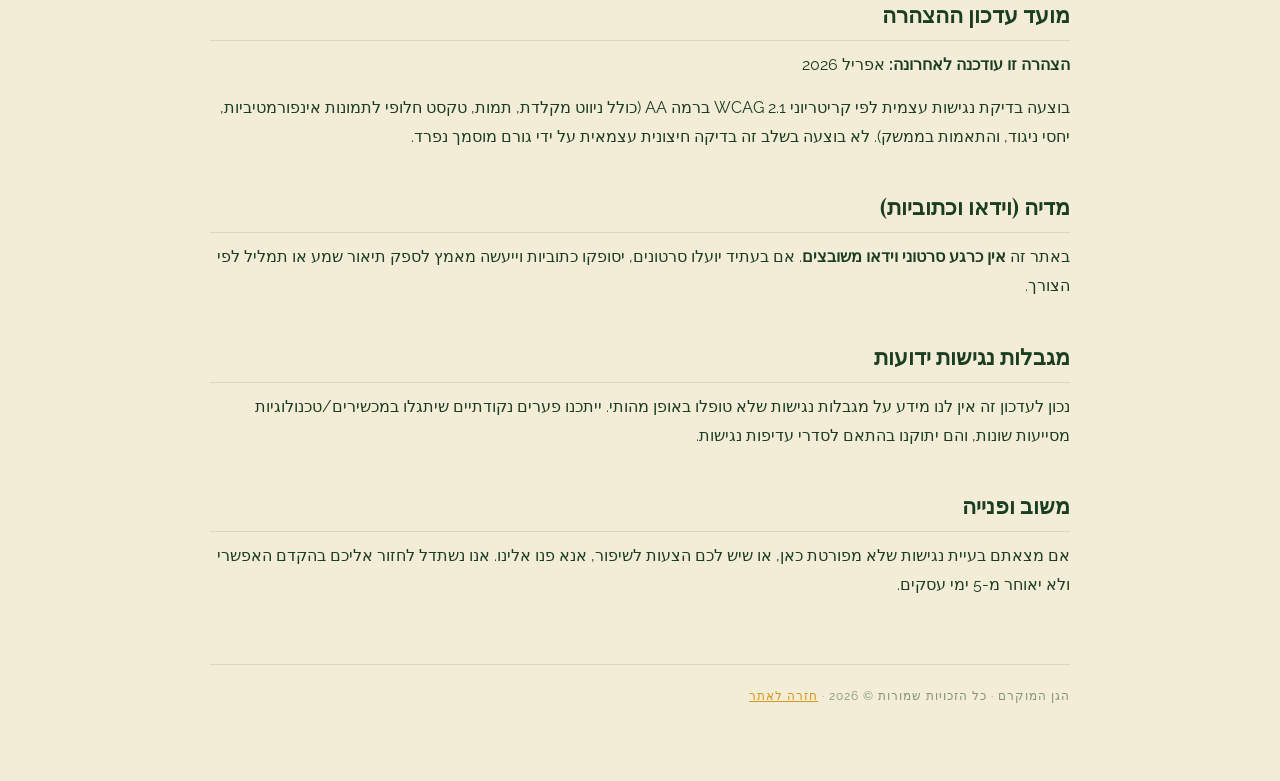
==== commit f935e08c: "Update business phone number to 050-982-9229 Co-Authored-By: Claude Sonnet 4.6 <noreply@anthropic.co" ====
--- a/accessibility-statement.html
+++ b/accessibility-statement.html
@@ -192,7 +192,7 @@
       <h2>כללי</h2>
       <p><strong>אנחנו בגן המוקרם</strong> עושים כל שביכולתינו על מנת להנגיש את האתר לכלל המשתמשים, רואים עצמנו מחויבים לנגישות, שוויון, אי אפליה ושירות נגיש לאנשים עם מוגבלות, בהתאם לחוק שוויון זכויות לאנשים עם מוגבלות, התשנ"ח–1998, ולתקנות הנגישות שהותקנו מכוחו.</p>
       <p>מטרתנו היא עמידה בדרישות תקן <strong>WCAG 2.1 ברמה AA</strong>, בהתאם לתקנה 35 לתקנות שוויון זכויות לאנשים עם מוגבלות.</p>
-      <p>כל מידע באתר ניתן לקבל גם דרך הטלפון עבור לקוחות עם לקות המעדיפים זאת, במספר: <a href="tel:+972542411265">054-241-1265</a></p>
+      <p>כל מידע באתר ניתן לקבל גם דרך הטלפון עבור לקוחות עם לקות המעדיפים זאת, במספר: <a href="tel:+972509829229">050-982-9229</a></p>
       <h2>רמת הנגישות</h2>
       <p>להלן התאמות נגישות שיושמו באתר ונבדקות באופן רציף:</p>
       <ul>
@@ -218,8 +218,8 @@
       <p>נתקלתם בבעיית נגישות? אנו מזמינים אתכם לפנות אלינו בכל אחד מהערוצים הבאים:</p>
       <ul>
         <li><strong>רכז נגישות:</strong> צוות Creamy Garden (ניהול האתר)</li>
-        <li><strong>טלפון / SMS:</strong> <a href="tel:+972542411265">054-241-1265</a></li>
-        <li><strong>וואטסאפ:</strong> <a href="https://wa.me/972542411265">הזמנה ופניות בוואטסאפ</a></li>
+        <li><strong>טלפון / SMS:</strong> <a href="tel:+972509829229">050-982-9229</a></li>
+        <li><strong>וואטסאפ:</strong> <a href="https://wa.me/972509829229">הזמנה ופניות בוואטסאפ</a></li>
         <li><strong>אינסטגרם:</strong> <a href="https://instagram.com/the_creamy_garden" target="_blank" rel="noopener noreferrer">@the_creamy_garden (נפתח בלשונית חדשה)</a></li>
       </ul>
       <h2>מועד עדכון ההצהרה</h2>
@@ -246,7 +246,7 @@
       <h2>General</h2>
       <p><strong>The Creamy Garden</strong> is committed to making our website accessible to all users, in accordance with the Equal Rights for Persons with Disabilities Law, 5758–1998, and the accessibility regulations enacted under it.</p>
       <p>Our goal is to meet <strong>WCAG 2.1 Level AA</strong> requirements.</p>
-      <p>All information on the site is also available by phone for customers who prefer that option: <a href="tel:+972542411265">054-241-1265</a></p>
+      <p>All information on the site is also available by phone for customers who prefer that option: <a href="tel:+972509829229">050-982-9229</a></p>
       <h2>Accessibility Level</h2>
       <p>The following accessibility adjustments have been implemented and are continuously reviewed:</p>
       <ul>
@@ -272,8 +272,8 @@
       <p>Encountered an accessibility issue? Please contact us via any of the following:</p>
       <ul>
         <li><strong>Accessibility coordinator:</strong> Creamy Garden team (site management)</li>
-        <li><strong>Phone / SMS:</strong> <a href="tel:+972542411265">054-241-1265</a></li>
-        <li><strong>WhatsApp:</strong> <a href="https://wa.me/972542411265">Order or contact via WhatsApp</a></li>
+        <li><strong>Phone / SMS:</strong> <a href="tel:+972509829229">050-982-9229</a></li>
+        <li><strong>WhatsApp:</strong> <a href="https://wa.me/972509829229">Order or contact via WhatsApp</a></li>
         <li><strong>Instagram:</strong> <a href="https://instagram.com/the_creamy_garden" target="_blank" rel="noopener noreferrer">@the_creamy_garden (opens in new tab)</a></li>
       </ul>
       <h2>Statement Last Updated</h2>
@@ -300,7 +300,7 @@
       <h2>Общая информация</h2>
       <p><strong>The Creamy Garden</strong> стремится сделать наш сайт доступным для всех пользователей в соответствии с израильским законодательством о правах лиц с ограниченными возможностями и нормативами доступности.</p>
       <p>Наша цель — соответствие требованиям <strong>WCAG 2.1 уровня AA</strong>.</p>
-      <p>Вся информация на сайте также доступна по телефону для клиентов, которые предпочитают этот способ: <a href="tel:+972542411265">054-241-1265</a></p>
+      <p>Вся информация на сайте также доступна по телефону для клиентов, которые предпочитают этот способ: <a href="tel:+972509829229">050-982-9229</a></p>
       <h2>Уровень доступности</h2>
       <p>На сайте реализованы следующие меры доступности:</p>
       <ul>
@@ -326,8 +326,8 @@
       <p>Обнаружили проблему с доступностью? Свяжитесь с нами:</p>
       <ul>
         <li><strong>Координатор доступности:</strong> команда Creamy Garden</li>
-        <li><strong>Телефон / SMS:</strong> <a href="tel:+972542411265">054-241-1265</a></li>
-        <li><strong>WhatsApp:</strong> <a href="https://wa.me/972542411265">Заказ и обращения через WhatsApp</a></li>
+        <li><strong>Телефон / SMS:</strong> <a href="tel:+972509829229">050-982-9229</a></li>
+        <li><strong>WhatsApp:</strong> <a href="https://wa.me/972509829229">Заказ и обращения через WhatsApp</a></li>
         <li><strong>Instagram:</strong> <a href="https://instagram.com/the_creamy_garden" target="_blank" rel="noopener noreferrer">@the_creamy_garden (открывается в новой вкладке)</a></li>
       </ul>
       <h2>Дата обновления заявления</h2>
@@ -354,7 +354,7 @@
       <h2>عام</h2>
       <p><strong>The Creamy Garden</strong> ملتزم بجعل موقعنا الإلكتروني متاحاً لجميع المستخدمين، وفقاً لقانون المساواة في حقوق الأشخاص ذوي الإعاقة ولوائح إمكانية الوصول الصادرة بموجبه.</p>
       <p>هدفنا هو الوفاء بمتطلبات معيار <strong>WCAG 2.1 المستوى AA</strong>.</p>
-      <p>جميع المعلومات الواردة في الموقع متاحة أيضاً عبر الهاتف للعملاء الذين يفضلون ذلك: <a href="tel:+972542411265">054-241-1265</a></p>
+      <p>جميع المعلومات الواردة في الموقع متاحة أيضاً عبر الهاتف للعملاء الذين يفضلون ذلك: <a href="tel:+972509829229">050-982-9229</a></p>
       <h2>مستوى إمكانية الوصول</h2>
       <p>تم تطبيق تعديلات إمكانية الوصول التالية على الموقع ويجري مراجعتها باستمرار:</p>
       <ul>
@@ -380,8 +380,8 @@
       <p>هل واجهت مشكلة في إمكانية الوصول؟ يسعدنا تلقي استفساراتكم عبر أي من القنوات التالية:</p>
       <ul>
         <li><strong>منسق إمكانية الوصول:</strong> فريق Creamy Garden (إدارة الموقع)</li>
-        <li><strong>هاتف / رسالة نصية:</strong> <a href="tel:+972542411265">054-241-1265</a></li>
-        <li><strong>واتساب:</strong> <a href="https://wa.me/972542411265">الطلبات والاستفسارات عبر واتساب</a></li>
+        <li><strong>هاتف / رسالة نصية:</strong> <a href="tel:+972509829229">050-982-9229</a></li>
+        <li><strong>واتساب:</strong> <a href="https://wa.me/972509829229">الطلبات والاستفسارات عبر واتساب</a></li>
         <li><strong>إنستغرام:</strong> <a href="https://instagram.com/the_creamy_garden" target="_blank" rel="noopener noreferrer">@the_creamy_garden (يفتح في تبويب جديد)</a></li>
       </ul>
       <h2>تاريخ تحديث البيان</h2>
@@ -475,6 +475,5 @@
   applyLang(T[saved] ? saved : "he");
 })();
 </script>
-<script src="assets/accessibility/accessibility-tools.js"></script>
 </body>
 </html>
